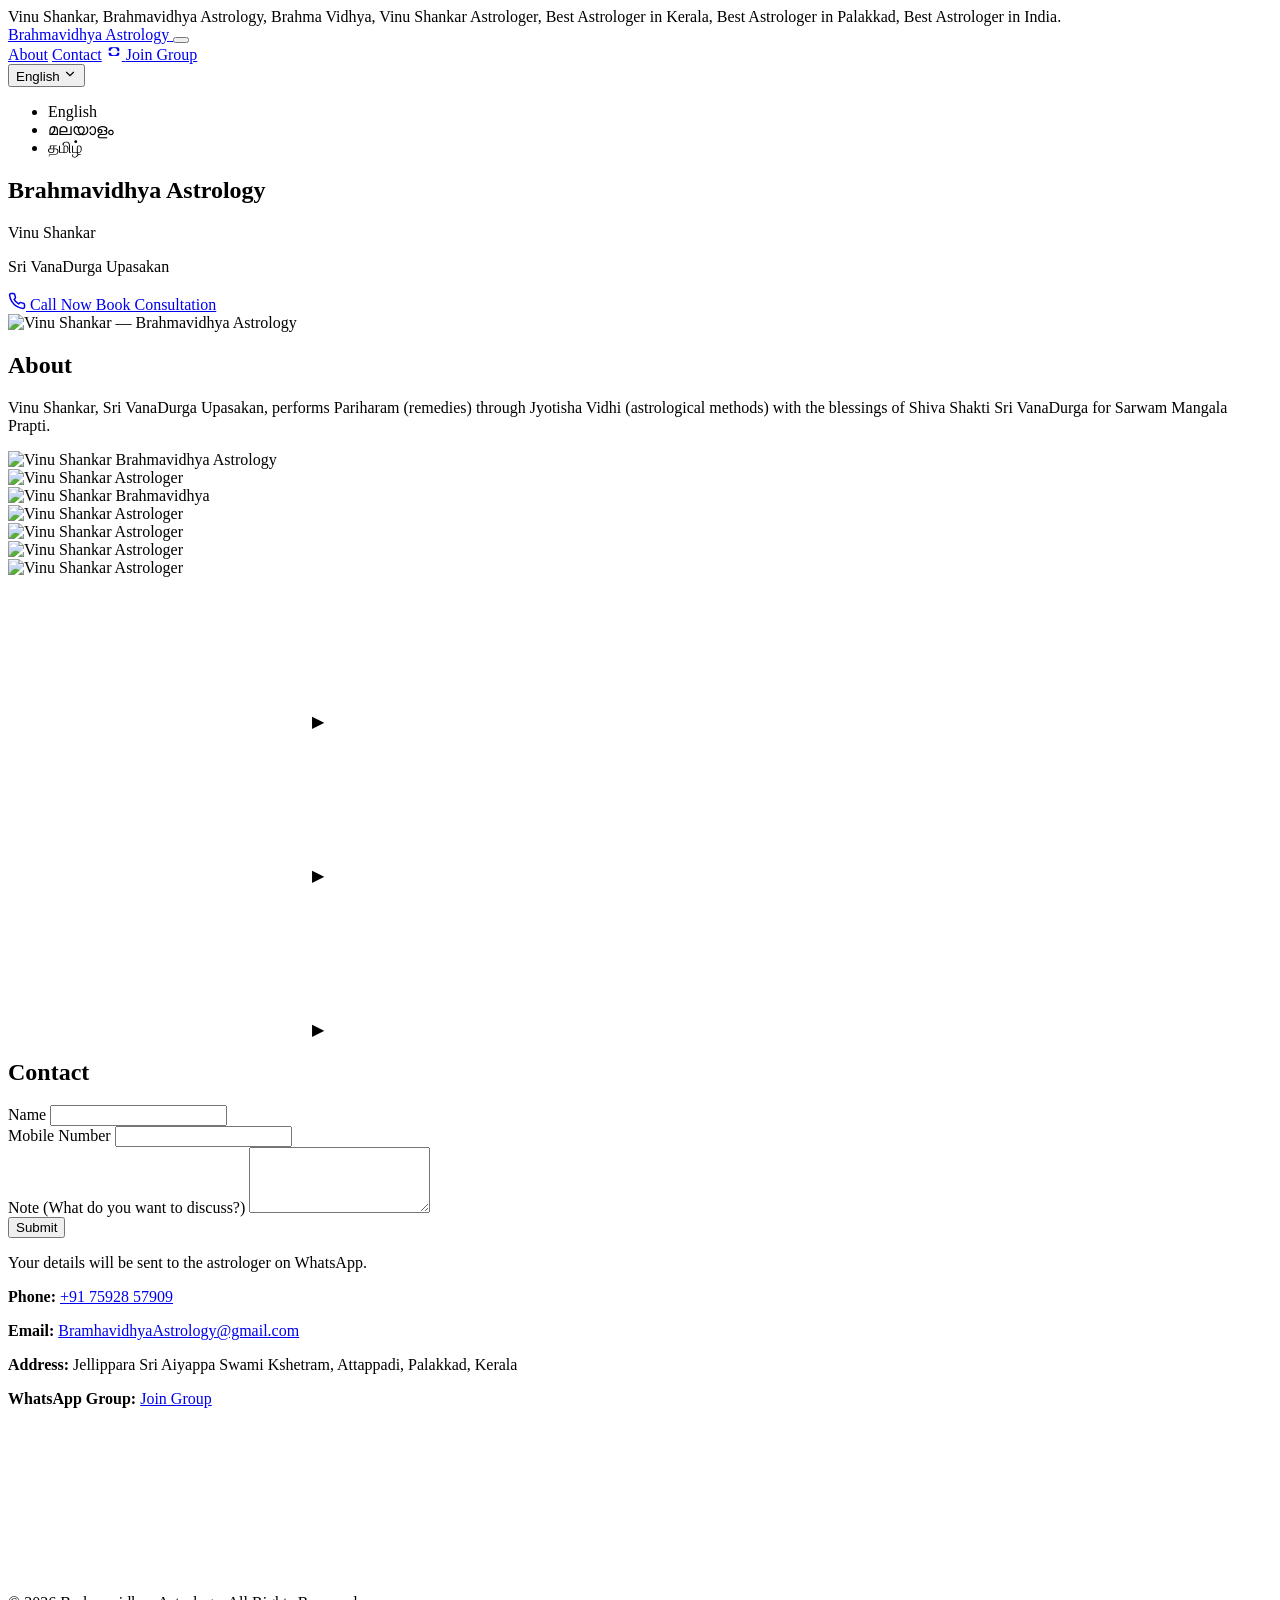
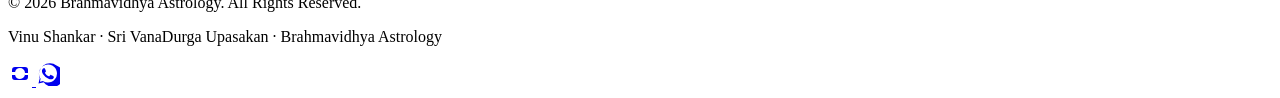
==== index.html @ 1989c060 "Create index.html" ====
<!DOCTYPE html>
<html lang="en">
<head>
  <meta charset="UTF-8" />
  <meta name="viewport" content="width=device-width, initial-scale=1.0" />

  <title>Vinu Shankar | Brahmavidhya Astrology | Best Astrologer in Palakkad Kerala</title>

  <meta name="description" content="Vinu Shankar — Brahmavidhya Astrology. Best astrologer in Kerala, Palakkad and India. Cheap astrologer & cheap thirumeni in Kerala and India. Dosha Nivarti, Pariharam, Vastu Dosha, Graha Dosham, Santhana Soubhagya, Mangalya Dosham remedies with blessings of Shiva Shakti Sri VanaDurga." />

  <meta name="keywords" content="Vinu Shankar, Vinu Shankar astrologer, Brahmavidhya Astrology, Brahma Vidhya, Bramhavidhya Astrology, best astrologer in Kerala, best astrologer in Palakkad, best astrologer in India, best astrologer in Palakkad Kerala, best astrologer, cheap astrologer, cheap thirumeni in Kerala, cheap thirumeni in India, cheap astrologer in Kerala, cheap astrologer in India, astrologer in Kerala, astrologer in Palakkad, Palakkad astrologer, Attappadi astrologer, Kerala astrologer, Indian astrologer, VanaDurga Upasakan, Sri VanaDurga Upasakan, Bramha Sri Vinu Shankar, jyotish, kundli, dosha nivarti, pariharam, graha dosham, vastu dosha, mangalya dosham, santhana soubhagya dosham, bhumi dosham, abhichara dosha nivarti, vanadurga, sri vanadurga" />

  <meta name="author" content="Vinu Shankar" />
  <meta name="robots" content="index, follow, max-image-preview:large" />
  <meta name="theme-color" content="#05080f" />
  <link rel="canonical" href="https://brahmavidhyaastrology.com/" />

  <meta property="og:type" content="website" />
  <meta property="og:site_name" content="Brahmavidhya Astrology" />
  <meta property="og:title" content="Vinu Shankar | Brahmavidhya Astrology | Best Astrologer in Palakkad Kerala" />
  <meta property="og:description" content="Vinu Shankar — Brahmavidhya Astrology. Best astrologer in Kerala, Palakkad and India." />
  <meta property="og:image" content="logo.png" />
  <meta property="og:url" content="https://brahmavidhyaastrology.com/" />
  <meta property="og:locale" content="en_IN" />

  <meta name="twitter:card" content="summary_large_image" />
  <meta name="twitter:title" content="Vinu Shankar | Brahmavidhya Astrology | Best Astrologer in Palakkad Kerala" />
  <meta name="twitter:description" content="Vinu Shankar — best astrologer in Palakkad, Kerala." />
  <meta name="twitter:image" content="logo.png" />

  <link rel="preconnect" href="https://fonts.googleapis.com" />
  <link rel="preconnect" href="https://fonts.gstatic.com" crossorigin />
  <link href="https://fonts.googleapis.com/css2?family=Cinzel:wght@500;700&family=Poppins:wght@300;400;500;600&family=Noto+Sans+Malayalam:wght@400;600&family=Noto+Sans+Tamil:wght@400;600&display=swap" rel="stylesheet" />

  <link rel="stylesheet" href="style.css" />
  <link rel="icon" href="logo.png" />

  <script type="application/ld+json">
  {
    "@context": "https://schema.org",
    "@type": "Person",
    "name": "Vinu Shankar",
    "alternateName": ["Bramha Sri Vinu Shankar", "Vinu Shankar Astrologer", "Sri VanaDurga Upasakan"],
    "jobTitle": "Astrologer",
    "description": "Vinu Shankar — Brahmavidhya Astrology. Best astrologer in Kerala, Palakkad and India.",
    "image": "vinu1.jpg",
    "telephone": "+917592857909",
    "email": "BramhavidhyaAstrology@gmail.com",
    "address": {
      "@type": "PostalAddress",
      "streetAddress": "Jellippara Sri Aiyappa Swami Kshetram, Attappadi",
      "addressLocality": "Palakkad",
      "addressRegion": "Kerala",
      "addressCountry": "IN"
    },
    "worksFor": { "@type": "Organization", "name": "Brahmavidhya Astrology" }
  }
  </script>

  <script type="application/ld+json">
  {
    "@context": "https://schema.org",
    "@type": "LocalBusiness",
    "name": "Brahmavidhya Astrology — Vinu Shankar",
    "image": "logo.png",
    "telephone": "+917592857909",
    "email": "BramhavidhyaAstrology@gmail.com",
    "url": "https://brahmavidhyaastrology.com/",
    "address": {
      "@type": "PostalAddress",
      "streetAddress": "Jellippara Sri Aiyappa Swami Kshetram, Attappadi",
      "addressLocality": "Palakkad",
      "addressRegion": "Kerala",
      "postalCode": "678581",
      "addressCountry": "IN"
    },
    "areaServed": ["Palakkad", "Kerala", "India"],
    "priceRange": "₹₹"
  }
  </script>
</head>
<body>

  <!-- Background: criss-cross glowing lines ONLY -->
  <div class="bg-wrap" aria-hidden="true">
    <div class="bg-lines"></div>
    <div class="bg-sweep"></div>
    <div class="bg-glow"></div>
  </div>

  <!-- Hidden SEO text -->
  <div class="seo-hidden" aria-hidden="true">
    Vinu Shankar, Brahmavidhya Astrology, Brahma Vidhya, Vinu Shankar Astrologer,
    Best Astrologer in Kerala, Best Astrologer in Palakkad, Best Astrologer in India.
  </div>

  <!-- ================= HEADER ================= -->
  <header class="site-header">
    <div class="container header-inner">
      <a href="#home" class="brand">
        <div class="brand-logo-wrap">
          <span class="brand-logo-ring"></span>
          <img src="logo.png" alt="Brahmavidhya Astrology Logo" class="brand-logo" onerror="this.style.display='none'" />
        </div>
        <span class="brand-name rainbow">Brahmavidhya Astrology</span>
      </a>

      <button class="menu-toggle" id="menuToggle" aria-label="Open menu" aria-expanded="false">
        <span></span><span></span><span></span>
      </button>

      <nav class="nav" id="mainNav">
        <a href="#about" data-i18n="nav_about">About</a>
        <a href="#contact" data-i18n="nav_contact">Contact</a>
        <a href="https://chat.whatsapp.com/BiOYmygQl3xELTuAPAidwR?s=cl&p=a&mlu=4&ilr=4" target="_blank" rel="noopener" class="nav-group-link">
          <svg width="16" height="16" viewBox="0 0 24 24" fill="currentColor"><path d="M17 12a5 5 0 0 1-5 5 5 5 0 0 1-4.9-4H4v2a3 3 0 0 0 3 3h10a3 3 0 0 0 3-3v-2h-3zm0-7H7a3 3 0 0 0-3 3v2h3.1A5 5 0 0 1 12 6a5 5 0 0 1 5 5h3V8a3 3 0 0 0-3-3z"/></svg>
          <span data-i18n="join_group">Join Group</span>
        </a>

        <div class="lang-switch">
          <button class="lang-btn" id="langBtn" aria-haspopup="true" aria-expanded="false">
            <span id="langLabel">English</span>
            <svg width="14" height="14" viewBox="0 0 24 24" fill="none"><path d="M6 9l6 6 6-6" stroke="currentColor" stroke-width="2" stroke-linecap="round"/></svg>
          </button>
          <ul class="lang-menu" id="langMenu">
            <li data-lang="en">English</li>
            <li data-lang="ml">മലയാളം</li>
            <li data-lang="ta">தமிழ்</li>
          </ul>
        </div>
      </nav>
    </div>
  </header>

  <!-- ================= HERO ================= -->
  <section class="hero" id="home">
    <div class="container hero-inner">
      <div class="hero-text">
        <h1 class="rainbow hero-title" data-i18n="hero_title">Brahmavidhya Astrology</h1>
        <p class="hero-sub" data-i18n="hero_sub">Vinu Shankar</p>
        <p class="hero-tag" data-i18n="hero_tag">Sri VanaDurga Upasakan</p>

        <div class="hero-actions">
          <a href="tel:+917592857909" class="btn btn-call">
            <svg width="18" height="18" viewBox="0 0 24 24" fill="none"><path d="M22 16.92v3a2 2 0 0 1-2.18 2 19.79 19.79 0 0 1-8.63-3.07 19.5 19.5 0 0 1-6-6 19.79 19.79 0 0 1-3.07-8.67A2 2 0 0 1 4.11 2h3a2 2 0 0 1 2 1.72c.13.96.36 1.9.7 2.81a2 2 0 0 1-.45 2.11L8.09 9.91a16 16 0 0 0 6 6l1.27-1.27a2 2 0 0 1 2.11-.45c.9.34 1.85.57 2.81.7A2 2 0 0 1 22 16.92z" stroke="currentColor" stroke-width="2" stroke-linejoin="round"/></svg>
            <span data-i18n="call_now">Call Now</span>
          </a>
          <a href="#contact" class="btn btn-ghost" data-i18n="consult">Book Consultation</a>
        </div>
      </div>

      <div class="hero-photo-wrap" id="heroPhotoWrap">
        <div class="hero-photo-aura"></div>
        <div class="hero-photo-glow"></div>
        <div class="hero-photo-shine"></div>
        <img src="vinu1.jpg" alt="Vinu Shankar — Brahmavidhya Astrology" class="hero-photo" onerror="this.parentElement.classList.add('img-missing')" />
      </div>
    </div>
  </section>

  <!-- ================= ABOUT ================= -->
  <section class="about section" id="about">
    <div class="container">
      <div class="about-head">
        <h2 class="section-title" data-i18n="about_title">About</h2>
        <p class="section-text" data-i18n="about_intro">
          Vinu Shankar, Sri VanaDurga Upasakan, performs Pariharam (remedies) through Jyotisha Vidhi (astrological methods) with the blessings of Shiva Shakti Sri VanaDurga for Sarwam Mangala Prapti.
        </p>
      </div>

      <div class="dosha-grid" id="doshaGrid"></div>

      <!-- 10 gallery items: 7 images (vinu2-vinu8) + 3 videos (vinu1-vinu3.mp4) -->
      <div class="about-gallery">
        <div class="gal-item"><img src="vinu2.jpg" alt="Vinu Shankar Brahmavidhya Astrology" loading="lazy" onerror="this.parentElement.classList.add('img-missing')"></div>
        <div class="gal-item"><img src="vinu3.jpg" alt="Vinu Shankar Astrologer" loading="lazy" onerror="this.parentElement.classList.add('img-missing')"></div>
        <div class="gal-item"><img src="vinu4.jpg" alt="Vinu Shankar Brahmavidhya" loading="lazy" onerror="this.parentElement.classList.add('img-missing')"></div>
        <div class="gal-item"><img src="vinu5.jpg" alt="Vinu Shankar Astrologer" loading="lazy" onerror="this.parentElement.classList.add('img-missing')"></div>
        <div class="gal-item"><img src="vinu6.jpg" alt="Vinu Shankar Astrologer" loading="lazy" onerror="this.parentElement.classList.add('img-missing')"></div>
        <div class="gal-item"><img src="vinu7.jpg" alt="Vinu Shankar Astrologer" loading="lazy" onerror="this.parentElement.classList.add('img-missing')"></div>
        <div class="gal-item"><img src="vinu8.jpg" alt="Vinu Shankar Astrologer" loading="lazy" onerror="this.parentElement.classList.add('img-missing')"></div>
        <div class="gal-item gal-video">
          <video src="vinu1.mp4" muted loop playsinline preload="metadata" onmouseover="this.play()" onmouseout="this.pause()"></video>
          <span class="gal-video-icon">▶</span>
        </div>
        <div class="gal-item gal-video">
          <video src="vinu2.mp4" muted loop playsinline preload="metadata" onmouseover="this.play()" onmouseout="this.pause()"></video>
          <span class="gal-video-icon">▶</span>
        </div>
        <div class="gal-item gal-video">
          <video src="vinu3.mp4" muted loop playsinline preload="metadata" onmouseover="this.play()" onmouseout="this.pause()"></video>
          <span class="gal-video-icon">▶</span>
        </div>
      </div>
    </div>
  </section>

  <!-- ================= CONTACT ================= -->
  <section class="contact section" id="contact">
    <div class="container">
      <h2 class="section-title" data-i18n="contact_title">Contact</h2>

      <div class="contact-grid">
        <div class="contact-left">
          <form class="contact-form" id="contactForm">
            <div class="field">
              <label for="name" data-i18n="form_name">Name</label>
              <input type="text" id="name" name="name" required />
            </div>
            <div class="field">
              <label for="mobile" data-i18n="form_mobile">Mobile Number</label>
              <input type="tel" id="mobile" name="mobile" pattern="[0-9+\s-]{6,15}" required />
            </div>
            <div class="field">
              <label for="note" data-i18n="form_note">Note (What do you want to discuss?)</label>
              <textarea id="note" name="note" rows="4" required></textarea>
            </div>
            <button type="submit" class="btn btn-submit" data-i18n="form_submit">Submit</button>
            <p class="form-hint" data-i18n="form_hint">Your details will be sent to the astrologer on WhatsApp.</p>
          </form>

          <div class="contact-info">
            <p><strong data-i18n="label_phone">Phone:</strong> <a href="tel:+917592857909">+91 75928 57909</a></p>
            <p><strong data-i18n="label_email">Email:</strong> <a href="mailto:BramhavidhyaAstrology@gmail.com">BramhavidhyaAstrology@gmail.com</a></p>
            <p><strong data-i18n="label_address">Address:</strong> Jellippara Sri Aiyappa Swami Kshetram, Attappadi, Palakkad, Kerala</p>
            <p><strong data-i18n="label_group">WhatsApp Group:</strong> <a href="https://chat.whatsapp.com/BiOYmygQl3xELTuAPAidwR?s=cl&p=a&mlu=4&ilr=4" target="_blank" rel="noopener" data-i18n="join_group">Join Group</a></p>
          </div>
        </div>

        <div class="contact-map">
          <iframe
            title="Jellippara Sri Aiyappa Swami Kshetram, Attappadi, Palakkad, Kerala"
            src="https://www.google.com/maps?q=Jellippara%20Sri%20Aiyappa%20Swami%20Kshetram%20Attappadi%20Palakkad%20Kerala&output=embed"
            width="100%" height="100%" style="border:0;" loading="lazy" referrerpolicy="no-referrer-when-downgrade"></iframe>
        </div>
      </div>
    </div>
  </section>

  <!-- ================= FOOTER ================= -->
  <footer class="site-footer">
    <div class="container">
      <p>&copy; 2026 Brahmavidhya Astrology. All Rights Reserved.</p>
      <p class="footer-seo">Vinu Shankar · Sri VanaDurga Upasakan · Brahmavidhya Astrology</p>
    </div>
  </footer>

  <!-- Floating action buttons -->
  <div class="float-actions">
    <a href="https://chat.whatsapp.com/BiOYmygQl3xELTuAPAidwR?s=cl&p=a&mlu=4&ilr=4" class="float-btn float-group" target="_blank" rel="noopener" aria-label="Join WhatsApp Group">
      <svg width="24" height="24" viewBox="0 0 24 24" fill="currentColor"><path d="M17 12a5 5 0 0 1-5 5 5 5 0 0 1-4.9-4H4v2a3 3 0 0 0 3 3h10a3 3 0 0 0 3-3v-2h-3zm0-7H7a3 3 0 0 0-3 3v2h3.1A5 5 0 0 1 12 6a5 5 0 0 1 5 5h3V8a3 3 0 0 0-3-3z"/></svg>
    </a>
    <a href="https://wa.me/917592857909" class="float-btn float-wa" target="_blank" rel="noopener" aria-label="Chat on WhatsApp">
      <svg width="24" height="24" viewBox="0 0 24 24" fill="currentColor"><path d="M20.5 3.5A11 11 0 0 0 3.7 16.3L2.5 21.5l5.3-1.2A11 11 0 1 0 20.5 3.5zm-8.6 17a9 9 0 0 1-4.6-1.3l-.3-.2-3.1.7.7-3-.2-.3A9 9 0 1 1 11.9 20.5zm5.1-6.7c-.3-.1-1.6-.8-1.9-.9s-.5-.1-.7.2-.8.9-1 1.1-.4.2-.7.1a7.3 7.3 0 0 1-2.2-1.3 8 8 0 0 1-1.5-1.9c-.2-.3 0-.4.1-.6l.5-.6.3-.5v-.5c0-.1-.7-1.6-.9-2.2s-.4-.5-.6-.5h-.6a1.1 1.1 0 0 0-.8.4 3.4 3.4 0 0 0-1.1 2.5 5.9 5.9 0 0 0 1.2 3.1 13 13 0 0 0 5 4.4c.7.3 1.2.5 1.7.6a4 4 0 0 0 1.8.1 3 3 0 0 0 2-1.4 2.4 2.4 0 0 0 .2-1.4c-.1-.1-.3-.2-.6-.3z"/></svg>
    </a>
  </div>

  <script src="script.js"></script>
</body>
    </html>
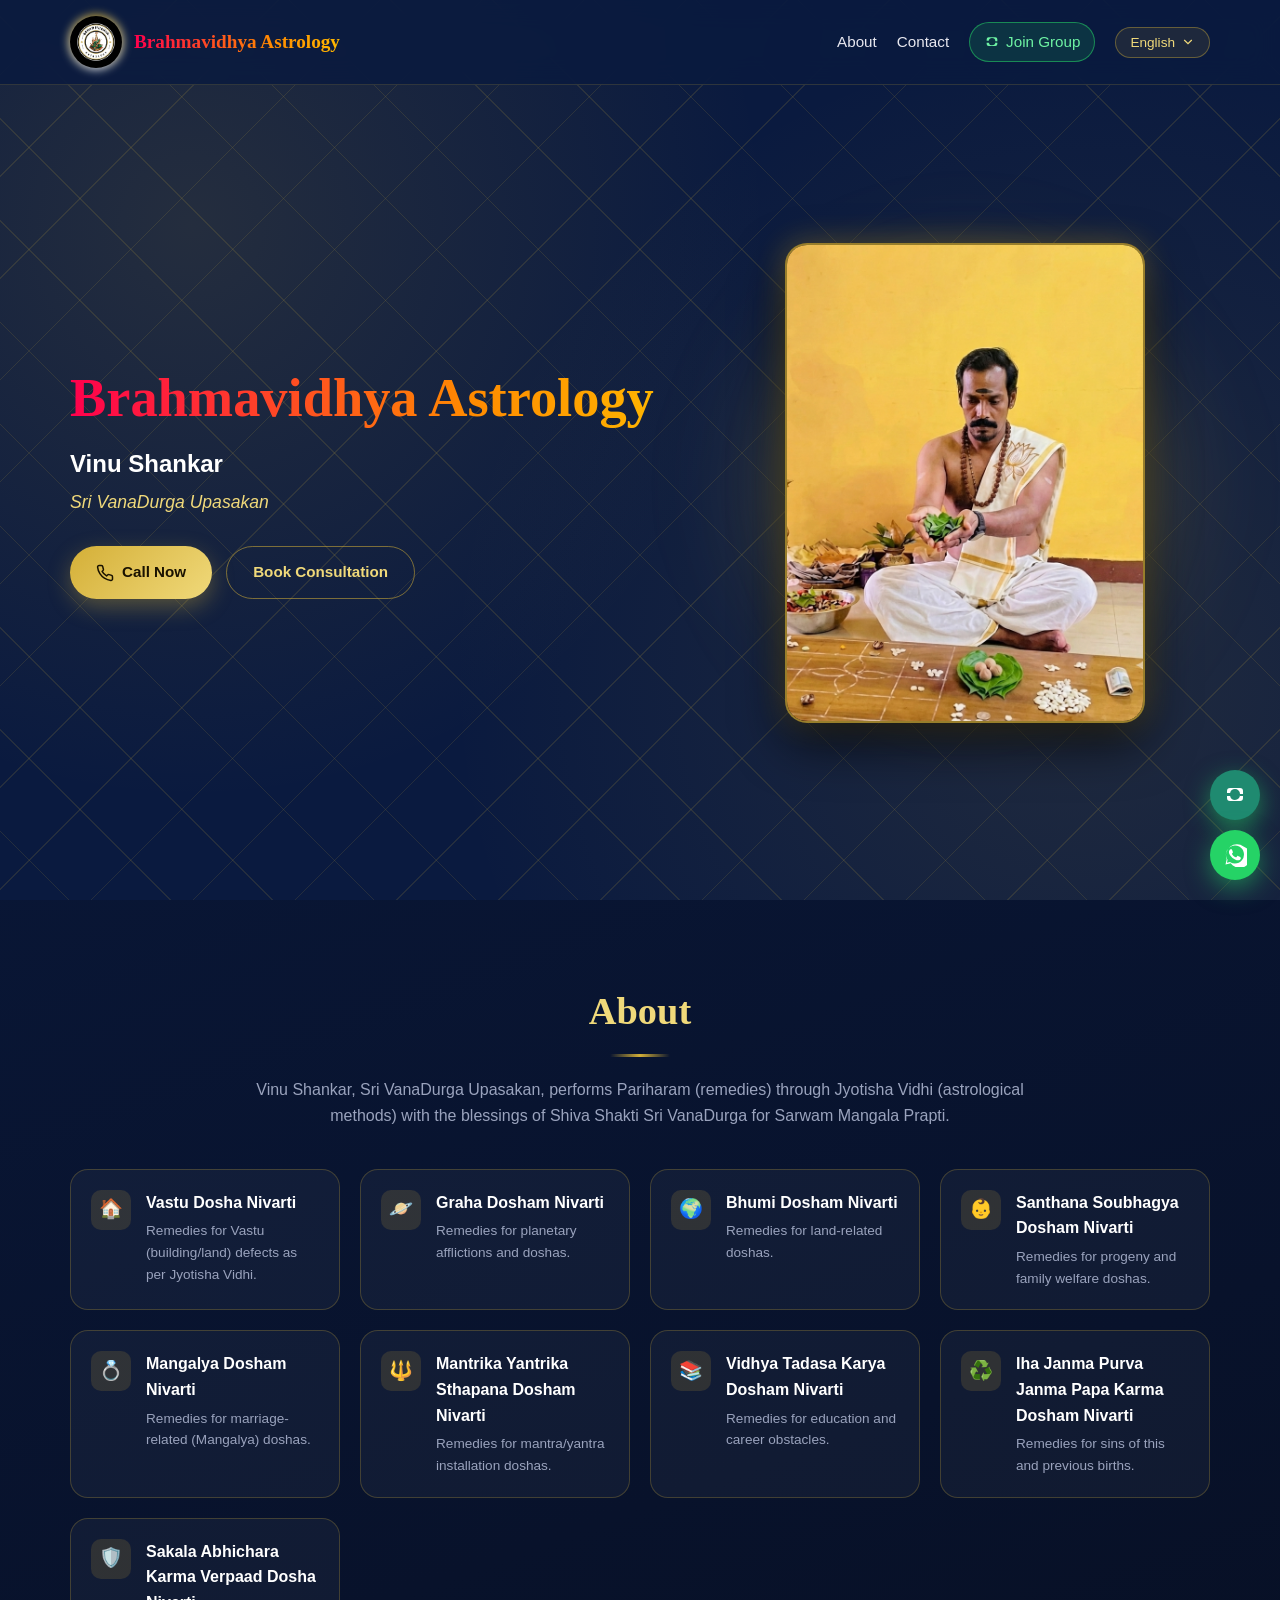
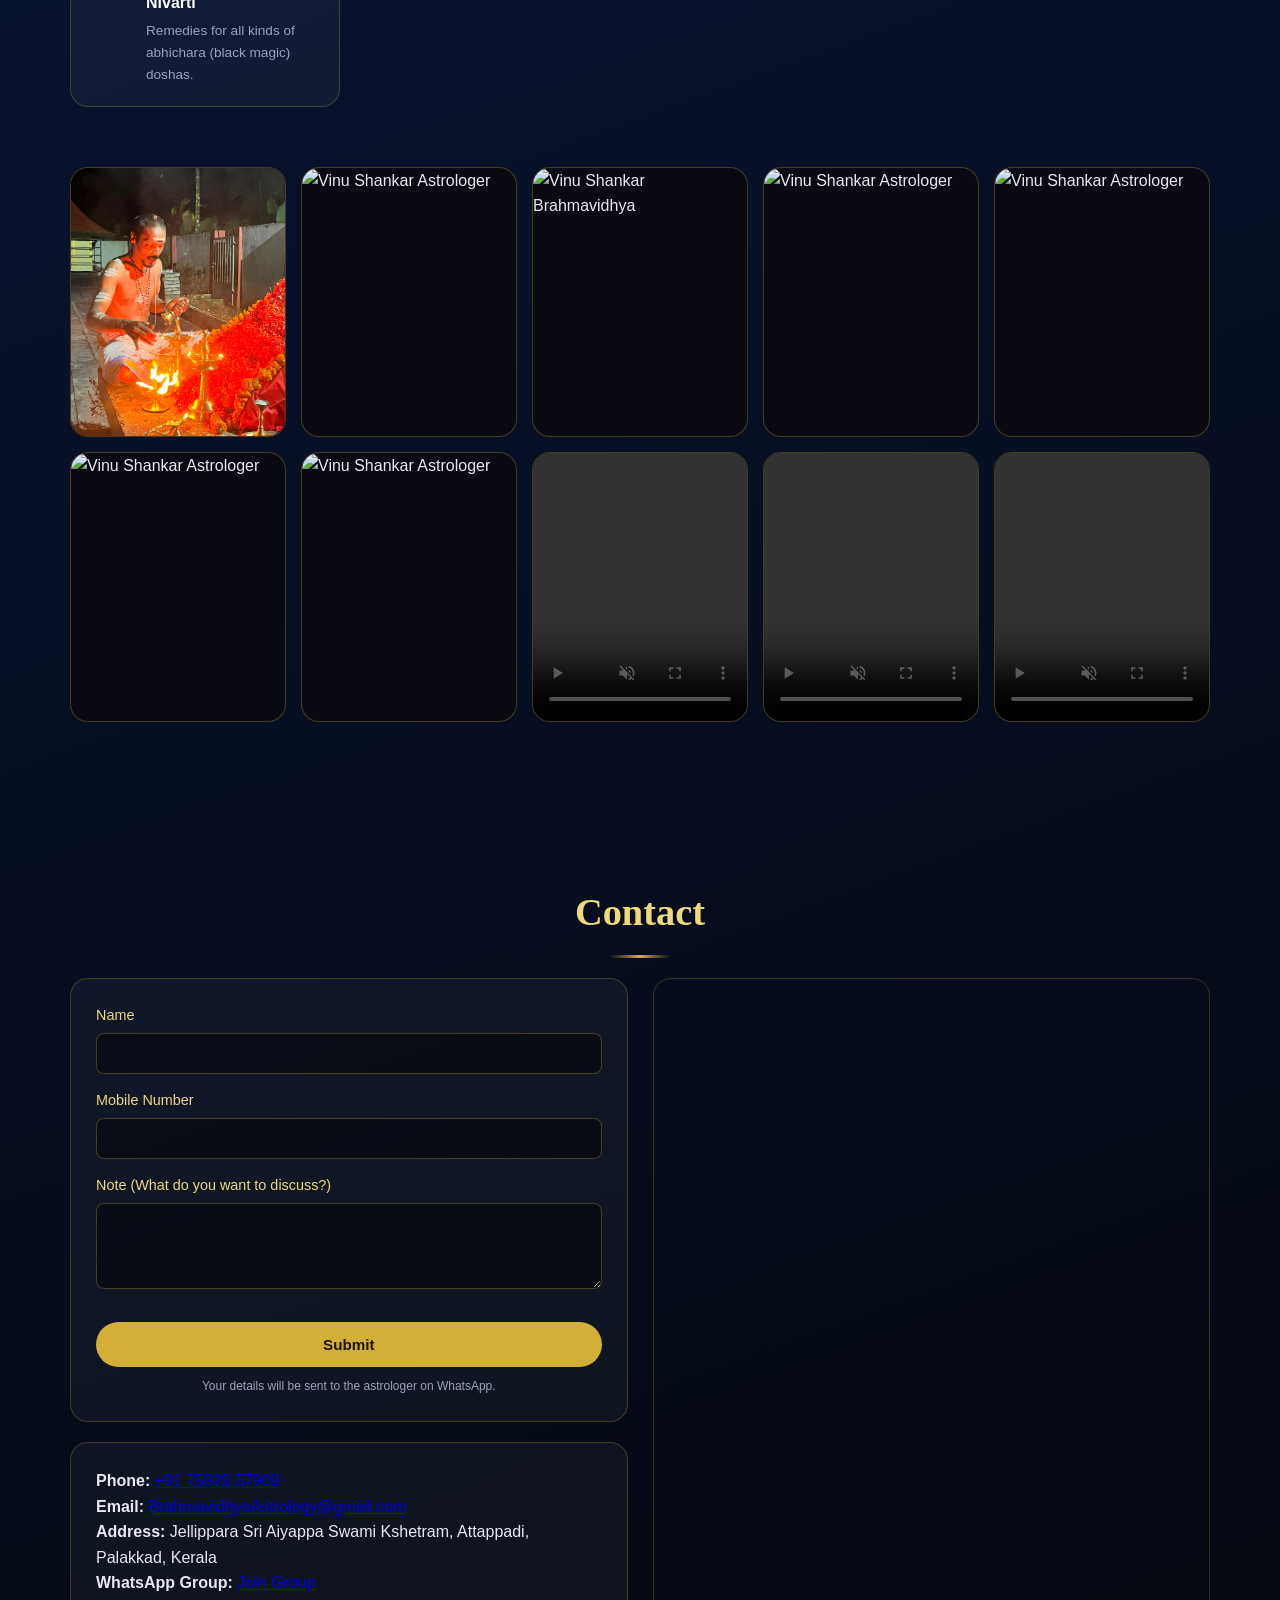
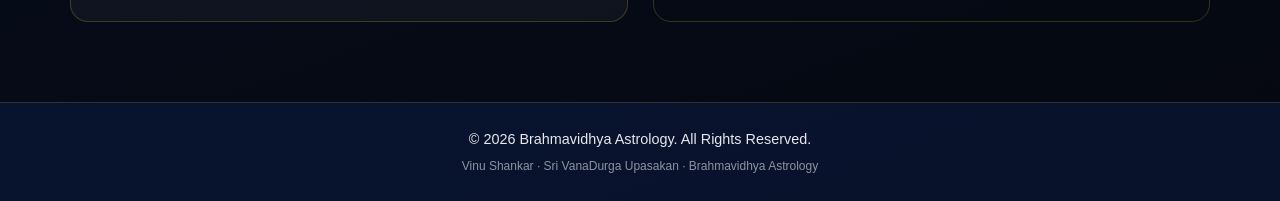
==== commit 3eba234a: "Update index.html" ====
--- a/index.html
+++ b/index.html
@@ -8,7 +8,7 @@
 
   <meta name="description" content="Vinu Shankar — Brahmavidhya Astrology. Best astrologer in Kerala, Palakkad and India. Cheap astrologer & cheap thirumeni in Kerala and India. Dosha Nivarti, Pariharam, Vastu Dosha, Graha Dosham, Santhana Soubhagya, Mangalya Dosham remedies with blessings of Shiva Shakti Sri VanaDurga." />
 
-  <meta name="keywords" content="Vinu Shankar, Vinu Shankar astrologer, Brahmavidhya Astrology, Brahma Vidhya, Bramhavidhya Astrology, best astrologer in Kerala, best astrologer in Palakkad, best astrologer in India, best astrologer in Palakkad Kerala, best astrologer, cheap astrologer, cheap thirumeni in Kerala, cheap thirumeni in India, cheap astrologer in Kerala, cheap astrologer in India, astrologer in Kerala, astrologer in Palakkad, Palakkad astrologer, Attappadi astrologer, Kerala astrologer, Indian astrologer, VanaDurga Upasakan, Sri VanaDurga Upasakan, Bramha Sri Vinu Shankar, jyotish, kundli, dosha nivarti, pariharam, graha dosham, vastu dosha, mangalya dosham, santhana soubhagya dosham, bhumi dosham, abhichara dosha nivarti, vanadurga, sri vanadurga" />
+  <meta name="keywords" content="Vinu Shankar, Vinu Shankar astrologer, Brahmavidhya Astrology, Brahma Vidhya, best astrologer in Kerala, best astrologer in Palakkad, best astrologer in India, best astrologer in Palakkad Kerala, best astrologer, cheap astrologer, cheap thirumeni in Kerala, cheap thirumeni in India, cheap astrologer in Kerala, cheap astrologer in India, astrologer in Kerala, astrologer in Palakkad, Palakkad astrologer, Attappadi astrologer, Kerala astrologer, Indian astrologer, VanaDurga Upasakan, Sri VanaDurga Upasakan, Bramha Sri Vinu Shankar, jyotish, kundli, dosha nivarti, pariharam, graha dosham, vastu dosha, mangalya dosham, santhana soubhagya dosham, bhumi dosham, abhichara dosha nivarti, vanadurga, sri vanadurga" />
 
   <meta name="author" content="Vinu Shankar" />
   <meta name="robots" content="index, follow, max-image-preview:large" />
@@ -45,7 +45,7 @@
     "description": "Vinu Shankar — Brahmavidhya Astrology. Best astrologer in Kerala, Palakkad and India.",
     "image": "vinu1.jpg",
     "telephone": "+917592857909",
-    "email": "BramhavidhyaAstrology@gmail.com",
+    "email": "BrahmavidhyaAstrology@gmail.com",
     "address": {
       "@type": "PostalAddress",
       "streetAddress": "Jellippara Sri Aiyappa Swami Kshetram, Attappadi",
@@ -64,7 +64,7 @@
     "name": "Brahmavidhya Astrology — Vinu Shankar",
     "image": "logo.png",
     "telephone": "+917592857909",
-    "email": "BramhavidhyaAstrology@gmail.com",
+    "email": "BrahmavidhyaAstrology@gmail.com",
     "url": "https://brahmavidhyaastrology.com/",
     "address": {
       "@type": "PostalAddress",
@@ -84,7 +84,6 @@
   <!-- Background: criss-cross glowing lines ONLY -->
   <div class="bg-wrap" aria-hidden="true">
     <div class="bg-lines"></div>
-    <div class="bg-sweep"></div>
     <div class="bg-glow"></div>
   </div>
 
@@ -179,17 +178,42 @@
         <div class="gal-item"><img src="vinu6.jpg" alt="Vinu Shankar Astrologer" loading="lazy" onerror="this.parentElement.classList.add('img-missing')"></div>
         <div class="gal-item"><img src="vinu7.jpg" alt="Vinu Shankar Astrologer" loading="lazy" onerror="this.parentElement.classList.add('img-missing')"></div>
         <div class="gal-item"><img src="vinu8.jpg" alt="Vinu Shankar Astrologer" loading="lazy" onerror="this.parentElement.classList.add('img-missing')"></div>
+
         <div class="gal-item gal-video">
-          <video src="vinu1.mp4" muted loop playsinline preload="metadata" onmouseover="this.play()" onmouseout="this.pause()"></video>
-          <span class="gal-video-icon">▶</span>
+          <video
+            class="gal-video-el"
+            src="vinu1.mp4"
+            muted
+            loop
+            playsinline
+            webkit-playsinline
+            preload="auto"
+            controls
+          ></video>
         </div>
         <div class="gal-item gal-video">
-          <video src="vinu2.mp4" muted loop playsinline preload="metadata" onmouseover="this.play()" onmouseout="this.pause()"></video>
-          <span class="gal-video-icon">▶</span>
+          <video
+            class="gal-video-el"
+            src="vinu2.mp4"
+            muted
+            loop
+            playsinline
+            webkit-playsinline
+            preload="metadata"
+            controls
+          ></video>
         </div>
         <div class="gal-item gal-video">
-          <video src="vinu3.mp4" muted loop playsinline preload="metadata" onmouseover="this.play()" onmouseout="this.pause()"></video>
-          <span class="gal-video-icon">▶</span>
+          <video
+            class="gal-video-el"
+            src="vinu3.mp4"
+            muted
+            loop
+            playsinline
+            webkit-playsinline
+            preload="metadata"
+            controls
+          ></video>
         </div>
       </div>
     </div>
@@ -221,7 +245,7 @@
 
           <div class="contact-info">
             <p><strong data-i18n="label_phone">Phone:</strong> <a href="tel:+917592857909">+91 75928 57909</a></p>
-            <p><strong data-i18n="label_email">Email:</strong> <a href="mailto:BramhavidhyaAstrology@gmail.com">BramhavidhyaAstrology@gmail.com</a></p>
+            <p><strong data-i18n="label_email">Email:</strong> <a href="mailto:BrahmavidhyaAstrology@gmail.com">BrahmavidhyaAstrology@gmail.com</a></p>
             <p><strong data-i18n="label_address">Address:</strong> Jellippara Sri Aiyappa Swami Kshetram, Attappadi, Palakkad, Kerala</p>
             <p><strong data-i18n="label_group">WhatsApp Group:</strong> <a href="https://chat.whatsapp.com/BiOYmygQl3xELTuAPAidwR?s=cl&p=a&mlu=4&ilr=4" target="_blank" rel="noopener" data-i18n="join_group">Join Group</a></p>
           </div>
@@ -257,4 +281,4 @@
 
   <script src="script.js"></script>
 </body>
-    </html>
+  </html>
--- a/style.css
+++ b/style.css
@@ -0,0 +1,607 @@
+/* ============================================================
+   Brahmavidhya Astrology — FINAL Stylesheet (Navy Blue Theme)
+   ============================================================ */
+
+* { margin: 0; padding: 0; box-sizing: border-box; }
+
+:root{
+  --navy: #0a1a3f;
+  --navy-2: #08122b;
+  --black: #05080f;
+  --gold: #d4af37;
+  --gold-soft: #f0d97a;
+  --text: #e8e8f0;
+  --muted: #9aa3bd;
+  --card: rgba(255,255,255,0.04);
+  --card-border: rgba(212,175,55,0.25);
+  --radius: 18px;
+  --header-h: 84px;
+}
+
+/* ---------- NO HORIZONTAL SCROLL & NO WHITE FLASH ---------- */
+html{
+  scroll-behavior: smooth;
+  scroll-padding-top: 90px;
+  overflow-x: hidden;
+  max-width: 100%;
+  background-color: var(--navy);
+  overscroll-behavior-y: none;
+}
+
+body{
+  font-family: 'Poppins', 'Noto Sans Malayalam', 'Noto Sans Tamil', sans-serif;
+  background-color: var(--navy);
+  background-image: linear-gradient(160deg, var(--navy) 0%, var(--navy-2) 45%, var(--black) 100%);
+  color: var(--text);
+  min-height: 100vh;
+  overflow-x: hidden;
+  max-width: 100vw;
+  position: relative;
+  line-height: 1.6;
+  -webkit-font-smoothing: antialiased;
+  overscroll-behavior-y: none;
+}
+
+.container{
+  width: 100%;
+  max-width: 1180px;
+  margin: 0 auto;
+  padding: 0 20px;
+}
+
+/* ---------- HIDDEN SEO ---------- */
+.seo-hidden{
+  position: absolute;
+  left: -9999px;
+  width: 1px; height: 1px;
+  overflow: hidden;
+  opacity: 0;
+  pointer-events: none;
+}
+
+/* ============================================================
+   BACKGROUND — criss-cross lines moving LEFT → RIGHT
+   + a light sweep that glows left → right infinitely
+   ============================================================ */
+.bg-wrap{
+  position: fixed;
+  inset: 0;
+  width: 100%;
+  height: 100%;
+  overflow: hidden;
+  z-index: 0;
+  pointer-events: none;
+  background-color: var(--navy);
+}
+
+.bg-lines{
+  position: absolute;
+  inset: -20% -40% -40% -40%;
+  width: 180%;
+  height: 180%;
+  opacity: 0.6;
+  background-image:
+    repeating-linear-gradient(45deg, rgba(212,175,55,0.22) 0px, rgba(212,175,55,0.22) 1px, transparent 1px, transparent 72px),
+    repeating-linear-gradient(-45deg, rgba(212,175,55,0.22) 0px, rgba(212,175,55,0.22) 1px, transparent 1px, transparent 72px);
+  /* Move LEFT → RIGHT (horizontal drift only, seamless with 72px tile) */
+  animation: moveLinesX 18s linear infinite;
+}
+
+@keyframes moveLinesX{
+  0%   { transform: translate3d(-72px, 0, 0); }
+  100% { transform: translate3d(0, 0, 0); }
+}
+
+/* Glowing light sweep across the lines, left → right, infinite */
+.bg-sweep{
+  position: absolute;
+  inset: 0;
+  pointer-events: none;
+  background: linear-gradient(
+    90deg,
+    transparent 0%,
+    rgba(255,236,158,0.00) 35%,
+    rgba(255,236,158,0.18) 48%,
+    rgba(255,255,255,0.35) 50%,
+    rgba(255,236,158,0.18) 52%,
+    rgba(255,236,158,0.00) 65%,
+    transparent 100%
+  );
+  width: 100%;
+  height: 100%;
+  mix-blend-mode: screen;
+  transform: translateX(-100%);
+  animation: sweepGlow 9s linear infinite;
+}
+
+@keyframes sweepGlow{
+  0%   { transform: translateX(-100%); opacity: 0; }
+  10%  { opacity: 1; }
+  90%  { opacity: 1; }
+  100% { transform: translateX(100%); opacity: 0; }
+}
+
+.bg-glow{
+  position: absolute;
+  inset: 0;
+  background:
+    radial-gradient(circle at 15% 25%, rgba(212,175,55,0.13), transparent 45%),
+    radial-gradient(circle at 85% 75%, rgba(212,175,55,0.11), transparent 50%);
+  animation: glowPulse 10s ease-in-out infinite alternate;
+}
+
+@keyframes glowPulse{
+  0% { opacity: 0.55; }
+  100% { opacity: 1; }
+}
+
+.site-header, .hero, .section, .site-footer, .float-actions{ position: relative; z-index: 2; }
+
+/* ============================================================
+   RAINBOW TEXT
+   ============================================================ */
+.rainbow{
+  background: linear-gradient(90deg, #ff004d, #ff8a00, #ffe600, #00e676, #00b0ff, #7c4dff, #ff004d);
+  background-size: 400% 100%;
+  -webkit-background-clip: text;
+  background-clip: text;
+  -webkit-text-fill-color: transparent;
+  color: transparent;
+  animation: rainbowMove 6s linear infinite;
+}
+
+@keyframes rainbowMove{
+  0% { background-position: 0% 50%; }
+  100% { background-position: 400% 50%; }
+}
+
+/* ============================================================
+   HEADER
+   ============================================================ */
+.site-header{
+  position: sticky;
+  top: 0;
+  z-index: 50;
+  backdrop-filter: blur(14px);
+  -webkit-backdrop-filter: blur(14px);
+  background: rgba(10,26,63,0.85);
+  border-bottom: 1px solid rgba(212,175,55,0.18);
+}
+
+.header-inner{
+  display: flex;
+  align-items: center;
+  justify-content: space-between;
+  gap: 15px;
+  min-height: var(--header-h);
+  flex-wrap: nowrap;
+}
+
+.brand{
+  display: flex;
+  align-items: center;
+  gap: 12px;
+  text-decoration: none;
+  flex-shrink: 1;
+  min-width: 0;
+}
+
+.brand-logo-wrap{
+  position: relative;
+  width: 52px;
+  height: 52px;
+  flex-shrink: 0;
+  display: flex;
+  align-items: center;
+  justify-content: center;
+}
+
+.brand-logo-ring{
+  position: absolute;
+  inset: -2px;
+  border-radius: 50%;
+  background: conic-gradient(from 0deg, var(--gold), #fff, var(--gold));
+  filter: blur(4px);
+  animation: rotateRing 8s linear infinite;
+  opacity: 0.8;
+}
+
+@keyframes rotateRing{ to { transform: rotate(360deg); } }
+
+.brand-logo{
+  position: relative;
+  width: 100%;
+  height: 100%;
+  object-fit: contain;
+  border-radius: 50%;
+  background: #000;
+  padding: 2px;
+  z-index: 1;
+}
+
+.brand-name{
+  font-family: 'Cinzel', serif;
+  font-size: 1.2rem;
+  font-weight: 700;
+  white-space: nowrap;
+  line-height: 1.2;
+  overflow: hidden;
+  text-overflow: ellipsis;
+}
+
+.nav{
+  display: flex;
+  align-items: center;
+  gap: 20px;
+  flex-shrink: 0;
+}
+
+.nav a{
+  color: var(--text);
+  text-decoration: none;
+  font-size: 0.95rem;
+  font-weight: 500;
+  transition: color .25s;
+}
+
+.nav a:hover{ color: var(--gold-soft); }
+
+.nav-group-link{
+  background: rgba(37,211,102,0.14);
+  border: 1px solid rgba(37,211,102,0.55);
+  padding: 7px 14px;
+  border-radius: 30px;
+  color: #6ef3a4 !important;
+  display: flex;
+  align-items: center;
+  gap: 6px;
+}
+
+.lang-switch{ position: relative; }
+
+.lang-btn{
+  display: flex;
+  align-items: center;
+  gap: 6px;
+  background: rgba(212,175,55,0.1);
+  border: 1px solid rgba(212,175,55,0.4);
+  color: var(--gold-soft);
+  padding: 7px 14px;
+  border-radius: 30px;
+  font-size: 0.85rem;
+  cursor: pointer;
+  font-family: inherit;
+}
+
+.lang-menu{
+  position: absolute;
+  right: 0;
+  top: calc(100% + 8px);
+  background: var(--navy-2);
+  border: 1px solid rgba(212,175,55,0.4);
+  border-radius: 12px;
+  list-style: none;
+  min-width: 130px;
+  padding: 6px;
+  opacity: 0;
+  visibility: hidden;
+  transform: translateY(-8px);
+  transition: all .25s;
+  z-index: 60;
+}
+
+.lang-menu.open{ opacity: 1; visibility: visible; transform: translateY(0); }
+.lang-menu li{ padding: 9px 14px; border-radius: 8px; cursor: pointer; font-size: 0.9rem; }
+.lang-menu li:hover{ background: rgba(212,175,55,0.18); }
+
+/* Mobile Toggle */
+.menu-toggle{
+  display: none;
+  flex-direction: column;
+  justify-content: center;
+  align-items: center;
+  gap: 5px;
+  width: 42px;
+  height: 42px;
+  background: rgba(212,175,55,0.1);
+  border: 1px solid rgba(212,175,55,0.4);
+  border-radius: 10px;
+  cursor: pointer;
+  flex-shrink: 0;
+  z-index: 60;
+}
+
+.menu-toggle span{ display: block; width: 20px; height: 2px; background: var(--gold-soft); transition: .3s; }
+.menu-toggle.active span:nth-child(1){ transform: translateY(7px) rotate(45deg); }
+.menu-toggle.active span:nth-child(2){ opacity: 0; }
+.menu-toggle.active span:nth-child(3){ transform: translateY(-7px) rotate(-45deg); }
+
+/* ============================================================
+   HERO
+   ============================================================ */
+.hero{
+  padding: 60px 0 80px;
+  min-height: calc(100vh - var(--header-h));
+  display: flex;
+  align-items: center;
+}
+
+.hero-inner{
+  display: grid;
+  grid-template-columns: 1.1fr 0.9fr;
+  gap: 50px;
+  align-items: center;
+  width: 100%;
+}
+
+.hero-text{ text-align: left; }
+
+.hero-title{
+  font-family: 'Cinzel', serif;
+  font-size: clamp(2rem, 4.5vw, 3.4rem);
+  font-weight: 700;
+  line-height: 1.15;
+  margin-bottom: 15px;
+}
+
+.hero-sub{ font-size: clamp(1.1rem, 2vw, 1.5rem); font-weight: 600; color: #fff; margin-bottom: 5px; }
+.hero-tag{ font-size: clamp(0.95rem, 1.5vw, 1.1rem); color: var(--gold-soft); font-style: italic; margin-bottom: 30px; }
+
+.hero-actions{ display: flex; gap: 14px; flex-wrap: wrap; }
+
+.btn{
+  display: inline-flex;
+  align-items: center;
+  justify-content: center;
+  gap: 8px;
+  padding: 13px 26px;
+  border-radius: 40px;
+  font-size: 0.95rem;
+  font-weight: 600;
+  text-decoration: none;
+  transition: transform .25s, box-shadow .25s;
+  border: none;
+  font-family: inherit;
+  white-space: nowrap;
+}
+
+.btn-call{ background: linear-gradient(135deg, var(--gold), var(--gold-soft)); color: #1a1200; box-shadow: 0 8px 22px rgba(212,175,55,0.35); }
+.btn-ghost{ background: transparent; color: var(--gold-soft); border: 1px solid rgba(212,175,55,0.55); }
+
+/* Hero Photo */
+.hero-photo-wrap{
+  position: relative;
+  display: flex;
+  justify-content: center;
+  align-items: center;
+  min-height: 400px;
+}
+
+.hero-photo-aura{
+  position: absolute;
+  width: 110%;
+  height: 110%;
+  border-radius: 50%;
+  background: radial-gradient(circle, rgba(255,236,158,0.4) 0%, rgba(212,175,55,0.1) 50%, transparent 70%);
+  filter: blur(40px);
+  z-index: 0;
+  animation: auraPulse 5s ease-in-out infinite alternate;
+}
+
+@keyframes auraPulse{ 0% { transform: scale(0.95); } 100% { transform: scale(1.05); } }
+
+.hero-photo-glow{
+  position: absolute;
+  width: 100%;
+  height: 100%;
+  max-width: 400px;
+  max-height: 520px;
+  border-radius: 26px;
+  background: radial-gradient(ellipse at center, rgba(255,236,158,0.5) 0%, rgba(212,175,55,0.3) 35%, transparent 70%);
+  filter: blur(30px);
+  z-index: 0;
+  animation: glowPulse 4s ease-in-out infinite alternate;
+}
+
+.hero-photo-shine{
+  position: absolute;
+  width: 100%;
+  height: 100%;
+  max-width: 360px;
+  max-height: 480px;
+  border-radius: 22px;
+  z-index: 2;
+  pointer-events: none;
+  overflow: hidden;
+  mix-blend-mode: screen;
+}
+
+.hero-photo-shine::before{
+  content: '';
+  position: absolute;
+  top: -50%;
+  left: -60%;
+  width: 60%;
+  height: 200%;
+  background: linear-gradient(115deg, transparent 0%, rgba(255,236,158,0.6) 50%, rgba(255,255,255,0.9) 52%, rgba(255,236,158,0.6) 54%, transparent 100%);
+  animation: shineSweep 6s ease-in-out infinite;
+}
+
+@keyframes shineSweep{ 0% { left: -60%; opacity: 0; } 10% { opacity: 1; } 45% { left: 120%; opacity: 1; } 55% { left: 120%; opacity: 0; } 100% { left: 120%; opacity: 0; } }
+
+.hero-photo{
+  position: relative;
+  width: 100%;
+  max-width: 360px;
+  aspect-ratio: 3/4;
+  object-fit: cover;
+  border-radius: 22px;
+  border: 2px solid rgba(212,175,55,0.7);
+  box-shadow: 0 20px 50px rgba(0,0,0,0.7), 0 0 30px rgba(212,175,55,0.4);
+  animation: floatPhoto 6s ease-in-out infinite;
+  z-index: 1;
+  background: #0a0a12;
+}
+
+@keyframes floatPhoto{ 0%, 100% { transform: translateY(0); } 50% { transform: translateY(-10px); } }
+
+/* ============================================================
+   SECTIONS & CARDS
+   ============================================================ */
+.section{ padding: 80px 0; }
+
+.section-title{
+  font-family: 'Cinzel', serif;
+  font-size: clamp(1.8rem, 3vw, 2.5rem);
+  color: var(--gold-soft);
+  text-align: center;
+  margin-bottom: 20px;
+}
+
+.section-title::after{
+  content: ''; display: block; width: 60px; height: 3px; margin: 12px auto 0;
+  background: linear-gradient(90deg, transparent, var(--gold), transparent);
+}
+
+.section-text{ max-width: 800px; margin: 0 auto 40px; text-align: center; color: var(--muted); }
+
+.dosha-grid{ display: grid; grid-template-columns: repeat(auto-fit, minmax(250px, 1fr)); gap: 20px; margin-bottom: 60px; }
+.dosha-card{ background: var(--card); border: 1px solid var(--card-border); border-radius: var(--radius); padding: 20px; display: flex; gap: 15px; opacity: 1; transition: .3s; }
+.dosha-icon{ width: 40px; height: 40px; flex-shrink: 0; border-radius: 10px; background: rgba(212,175,55,0.15); display: flex; align-items: center; justify-content: center; font-size: 1.2rem; }
+.dosha-text h3{ font-size: 1rem; color: #fff; margin-bottom: 5px; }
+.dosha-text p{ font-size: 0.85rem; color: var(--muted); }
+
+/* ---------- GALLERY (10 items: 7 images + 3 videos) ---------- */
+.about-gallery{ display: grid; grid-template-columns: repeat(5, 1fr); gap: 15px; }
+.gal-item{
+  position: relative;
+  border-radius: var(--radius);
+  overflow: hidden;
+  border: 1px solid rgba(212,175,55,0.3);
+  aspect-ratio: 4/5;
+  background: #0a0a12;
+}
+.gal-item img,
+.gal-item video{
+  width: 100%;
+  height: 100%;
+  object-fit: cover;
+  display: block;
+  transition: .4s;
+}
+.gal-item:hover img,
+.gal-item:hover video{ transform: scale(1.08); }
+
+.gal-video{ cursor: pointer; }
+.gal-video-icon{
+  position: absolute;
+  inset: 0;
+  display: flex;
+  align-items: center;
+  justify-content: center;
+  font-size: 1.6rem;
+  color: #fff;
+  background: rgba(0,0,0,0.35);
+  pointer-events: none;
+  transition: opacity .3s;
+}
+.gal-video:hover .gal-video-icon{ opacity: 0; }
+
+.contact-grid{ display: grid; grid-template-columns: 1fr 1fr; gap: 25px; }
+.contact-left{ display: flex; flex-direction: column; gap: 20px; }
+.contact-form, .contact-info{ background: var(--card); border: 1px solid var(--card-border); border-radius: var(--radius); padding: 25px; }
+.field{ margin-bottom: 15px; }
+.field label{ display: block; font-size: 0.9rem; color: var(--gold-soft); margin-bottom: 6px; }
+.field input, .field textarea{ width: 100%; padding: 12px; border-radius: 8px; border: 1px solid rgba(212,175,55,0.3); background: rgba(0,0,0,0.4); color: #fff; font-family: inherit; outline: none; }
+.field input:focus, .field textarea:focus { border-color: var(--gold); box-shadow: 0 0 0 3px rgba(212,175,55,0.18); }
+.btn-submit{ width: 100%; background: var(--gold); color: #1a1200; font-weight: 700; padding: 14px; cursor: pointer; border: none; border-radius: 40px; margin-top: 10px; }
+.form-hint{ font-size: 0.75rem; color: var(--muted); text-align: center; margin-top: 10px; }
+.contact-map{ border-radius: var(--radius); overflow: hidden; border: 1px solid var(--card-border); min-height: 400px; }
+.contact-map iframe{ width: 100%; height: 100%; border: 0; min-height: 400px; filter: grayscale(0.2) contrast(1.05); }
+
+.site-footer{ border-top: 1px solid rgba(212,175,55,0.2); padding: 25px 0; text-align: center; background: rgba(10,26,63,0.6); font-size: 0.9rem; }
+.footer-seo { margin-top: 6px; font-size: 0.75rem; opacity: 0.6; }
+
+.float-actions{ position: fixed; right: 20px; bottom: 20px; display: flex; flex-direction: column; gap: 10px; z-index: 100; }
+.float-btn{ width: 50px; height: 50px; border-radius: 50%; color: #fff; display: flex; align-items: center; justify-content: center; text-decoration: none; transition: .3s; }
+.float-wa{ background: #25d366; box-shadow: 0 8px 24px rgba(37,211,102,0.5); animation: waPulse 2.5s infinite; }
+.float-group{ background: #1f8a70; box-shadow: 0 8px 24px rgba(37,211,102,0.55); }
+.float-btn:hover{ transform: scale(1.08); }
+
+@keyframes waPulse{
+  0%, 100% { box-shadow: 0 8px 24px rgba(37,211,102,0.5); }
+  50% { box-shadow: 0 8px 30px rgba(37,211,102,0.85); }
+}
+
+/* ============================================================
+   RESPONSIVE — TABLET
+   ============================================================ */
+@media (max-width: 1024px){
+  .about-gallery{ grid-template-columns: repeat(4, 1fr); }
+}
+
+/* ============================================================
+   RESPONSIVE — MOBILE (≤ 768px)
+   ============================================================ */
+@media (max-width: 768px){
+  :root{ --header-h: 70px; }
+  
+  .menu-toggle{ display: flex; }
+  .header-inner{ padding: 10px 15px; gap: 10px; }
+  .brand{ flex-shrink: 1; min-width: 0; max-width: calc(100% - 60px); }
+  .brand-logo-wrap{ width: 40px; height: 40px; }
+  .brand-name{ font-size: 0.95rem; white-space: nowrap; overflow: hidden; text-overflow: ellipsis; display: block; }
+  
+  .nav{
+    position: fixed; top: var(--header-h); right: 0; width: 260px; height: calc(100vh - var(--header-h));
+    background: rgba(8,18,43,0.98); backdrop-filter: blur(10px);
+    flex-direction: column; align-items: stretch; gap: 0; padding: 20px;
+    transform: translateX(110%); transition: transform .3s; border-left: 1px solid var(--gold);
+    overflow-y: auto;
+  }
+  .nav.open{ transform: translateX(0); }
+  .nav a{ padding: 14px 0; border-bottom: 1px solid rgba(255,255,255,0.1); font-size: 1rem; }
+  .nav-group-link{ justify-content: center; margin-top: 10px; border: 1px solid #25d366; }
+  
+  .lang-switch{ margin-top: 20px; width: 100%; }
+  .lang-btn{ width: 100%; justify-content: space-between; padding: 12px; }
+  .lang-menu{ position: static; width: 100%; margin-top: 5px; box-shadow: none; background: rgba(0,0,0,0.2); }
+  
+  .hero{ padding: 30px 0 50px; min-height: auto; }
+  .hero-inner{ display: flex; flex-direction: column; text-align: center; gap: 30px; }
+  .hero-photo-wrap{ order: -1; min-height: auto; width: 100%; display: flex; justify-content: center; }
+  .hero-photo{ max-width: 260px; }
+  .hero-photo-shine { max-width: 260px; }
+  
+  .hero-title{ font-size: 2.2rem; line-height: 1.1; margin-bottom: 10px; }
+  .hero-sub{ font-size: 1.2rem; }
+  .hero-tag{ font-size: 1rem; margin-bottom: 25px; }
+  
+  .hero-actions{ flex-direction: column; width: 100%; gap: 12px; }
+  .hero-actions .btn{ width: 100%; padding: 15px; font-size: 1rem; }
+  
+  .contact-grid{ display: flex; flex-direction: column; gap: 20px; }
+  .contact-map{ min-height: 300px; order: -1; }
+  .contact-map iframe{ height: 300px; min-height: 300px; }
+  
+  .about-gallery{ grid-template-columns: repeat(3, 1fr); gap: 10px; }
+  .section{ padding: 50px 0; }
+  .dosha-grid{ grid-template-columns: 1fr; margin-bottom: 40px; }
+  .contact-form, .contact-info{ padding: 18px; }
+}
+
+@media (max-width: 480px){
+  .hero-title{ font-size: 1.9rem; }
+  .brand-name{ font-size: 0.85rem; max-width: 150px; }
+  .about-gallery{ grid-template-columns: repeat(2, 1fr); }
+}
+
+@media (prefers-reduced-motion: reduce){
+  *, *::before, *::after{
+    animation-duration: 0.001ms !important;
+    animation-iteration-count: 1 !important;
+    transition-duration: 0.001ms !important;
+  }
+  .hero-photo-shine::before{ display: none; }
+  .bg-sweep{ display: none; }
+}
